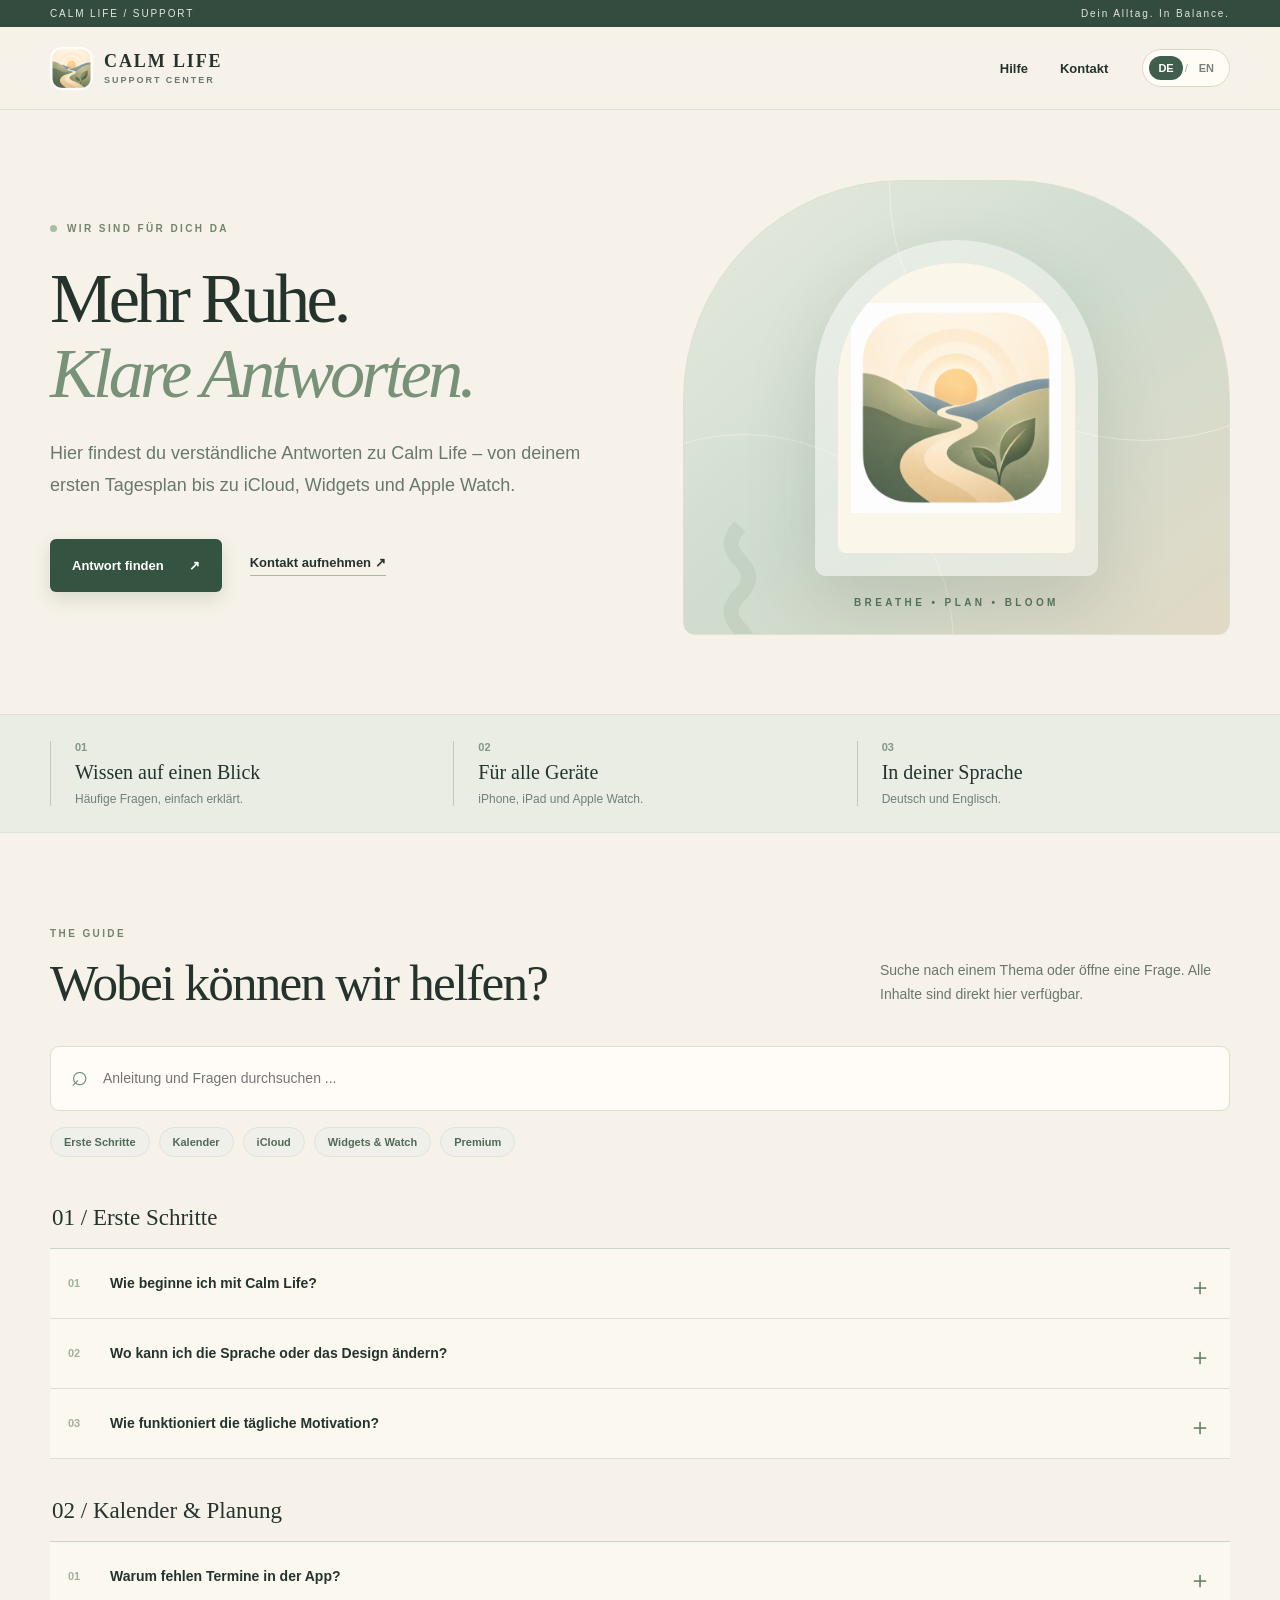
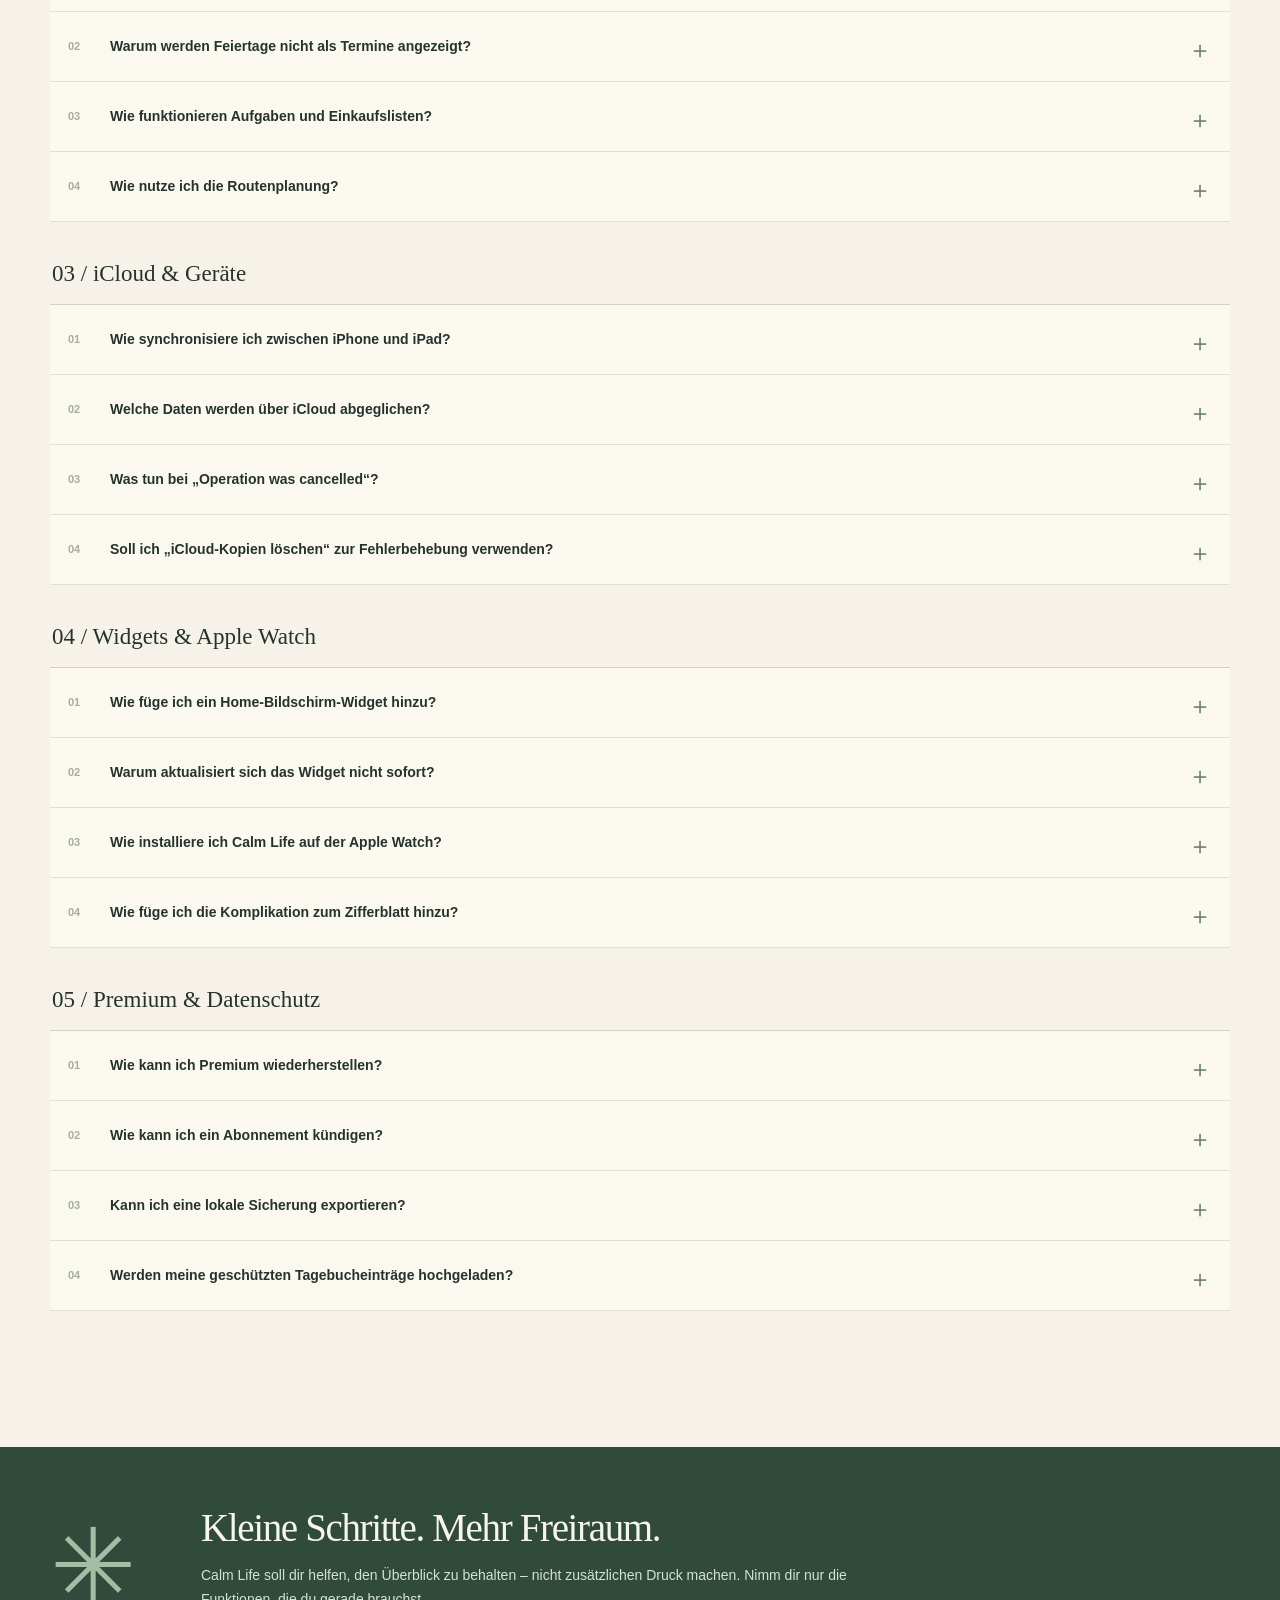
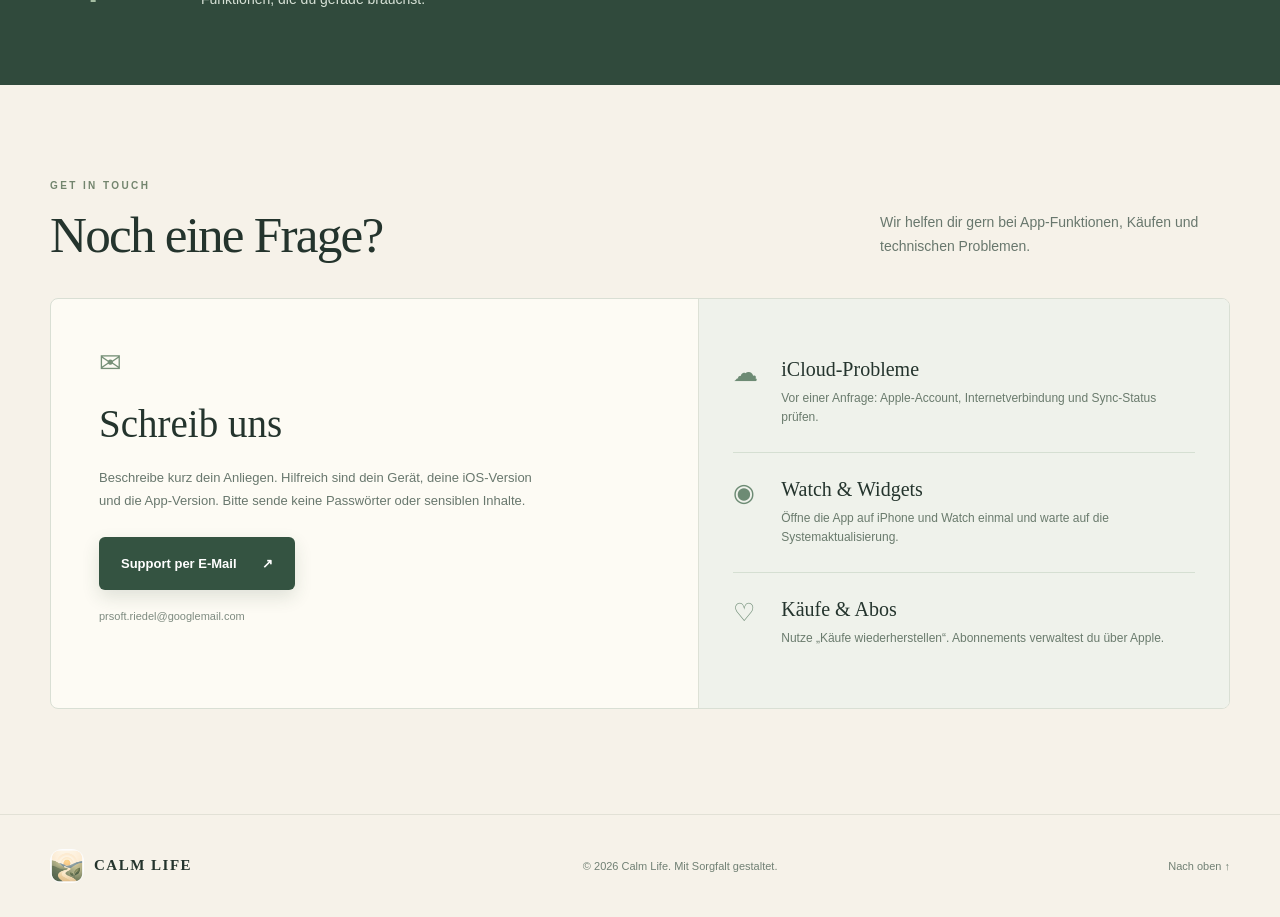
==== calm-life-support/index.html @ c5dbefb6 "Publish Calm Life support website with verified support contact" ====
<!doctype html>
<html lang="de">
<head>
  <meta charset="utf-8">
  <meta name="viewport" content="width=device-width, initial-scale=1">
  <meta name="color-scheme" content="light">
  <meta name="theme-color" content="#f6f2e9">
  <meta name="description" content="Calm Life Support: Anleitung und Antworten zu Aufgaben, Kalender, iCloud, Widgets, Apple Watch und Premium. Deutsch und Englisch.">
  <title>Calm Life · Support & Hilfe</title>
  <link rel="icon" type="image/png" href="assets/calm-life-icon.png">
  <link rel="stylesheet" href="styles.css">
  <script src="config.js" defer></script>
  <script src="script.js" defer></script>
</head>
<body>
  <a class="skip" href="#main"><span class="de">Zum Inhalt springen</span><span class="en">Skip to content</span></a>
  <div class="topline"><span class="line-item">CALM LIFE / SUPPORT</span><span class="line-item"><span class="de">Dein Alltag. In Balance.</span><span class="en">Your day. In balance.</span></span></div>
  <header class="site-header" id="top">
    <div class="page-width header-inner">
      <a href="#top" class="brand" aria-label="Calm Life Home">
        <img src="assets/calm-life-icon.png" alt="" width="43" height="43">
        <span>CALM LIFE<small>SUPPORT CENTER</small></span>
      </a>
      <nav aria-label="Seitennavigation" class="nav-links">
        <a href="#hilfe"><span class="de">Hilfe</span><span class="en">Help</span></a>
        <a href="#kontakt"><span class="de">Kontakt</span><span class="en">Contact</span></a>
      </nav>
      <div class="lang-controls" role="group" aria-label="Sprache / Language">
        <button type="button" class="lang" data-lang="de" aria-pressed="true">DE</button>
        <span aria-hidden="true">/</span>
        <button type="button" class="lang" data-lang="en" aria-pressed="false">EN</button>
      </div>
    </div>
  </header>
  <main id="main">
    <section class="hero page-width">
      <div class="hero-copy">
        <div class="eyebrow"><span class="eyebrow-dot"></span><span class="de">WIR SIND FÜR DICH DA</span><span class="en">WE ARE HERE TO HELP</span></div>
        <h1><span class="de">Mehr Ruhe.</span><span class="en">A little more calm.</span><em><span class="de">Klare Antworten.</span><span class="en">Clear answers.</span></em></h1>
        <p class="hero-lead"><span class="de">Hier findest du verständliche Antworten zu Calm Life – von deinem ersten Tagesplan bis zu iCloud, Widgets und Apple Watch.</span><span class="en">Find clear, practical answers about Calm Life – from planning your first day to iCloud, widgets and Apple Watch.</span></p>
        <div class="hero-actions">
          <a class="primary-cta" href="#hilfe"><span class="de">Antwort finden</span><span class="en">Find an answer</span> <span aria-hidden="true">↗</span></a>
          <a class="text-cta" href="#kontakt"><span class="de">Kontakt aufnehmen</span><span class="en">Contact support</span> <span aria-hidden="true">↗</span></a>
        </div>
      </div>
      <div class="hero-art" aria-hidden="true">
        <div class="orb orb-a"></div><div class="orb orb-b"></div>
        <div class="arch"><div class="arch-inside"><img src="assets/calm-life-icon.png" alt=""></div></div>
        <div class="art-caption">BREATHE • PLAN • BLOOM</div>
        <div class="leaf leaf-one">⌇</div><div class="leaf leaf-two">⌇</div>
      </div>
    </section>
    <section class="feature-band">
      <div class="page-width band-inner">
        <div><span class="small-index">01</span><strong><span class="de">Wissen auf einen Blick</span><span class="en">Answers at a glance</span></strong><span><span class="de">Häufige Fragen, einfach erklärt.</span><span class="en">Simple answers to common questions.</span></span></div>
        <div><span class="small-index">02</span><strong><span class="de">Für alle Geräte</span><span class="en">For all your devices</span></strong><span><span class="de">iPhone, iPad und Apple Watch.</span><span class="en">iPhone, iPad and Apple Watch.</span></span></div>
        <div><span class="small-index">03</span><strong><span class="de">In deiner Sprache</span><span class="en">In your language</span></strong><span><span class="de">Deutsch und Englisch.</span><span class="en">German and English.</span></span></div>
      </div>
    </section>
    <section class="help page-width" id="hilfe">
      <div class="section-head">
        <div><div class="eyebrow">THE GUIDE</div><h2><span class="de">Wobei können wir helfen?</span><span class="en">How can we help?</span></h2></div>
        <p><span class="de">Suche nach einem Thema oder öffne eine Frage. Alle Inhalte sind direkt hier verfügbar.</span><span class="en">Search for a topic or expand a question. Everything you need is right here.</span></p>
      </div>
      <div class="search-row"><span class="search-mark" aria-hidden="true">⌕</span><input type="search" id="faq-search" autocomplete="off" aria-label="Hilfe durchsuchen / Search help" placeholder="Anleitung und Fragen durchsuchen ..."><button id="search-clear" type="button" aria-label="Suche leeren / Clear search" hidden>×</button></div>
      <div class="quick-filters" aria-label="Schnelle Themenauswahl">
        <a href="#faq-0"><span class="de">Erste Schritte</span><span class="en">Get started</span></a>
        <a href="#faq-1"><span class="de">Kalender</span><span class="en">Calendar</span></a>
        <a href="#faq-2">iCloud</a>
        <a href="#faq-3">Widgets & Watch</a>
        <a href="#faq-4">Premium</a>
      </div>
      <div id="faq-results"><section class="faq-group" id="faq-0"><div class="section-eyebrow">01 / <span class="de">Erste Schritte</span><span class="en">Getting started</span></div><div class="accordion-list"><details class="faq-item" data-search="wie beginne ich mit calm life? how do i get started? öffne „heute“ und lege über „aufgabe“ deinen ersten eintrag an. unter „plan“ kannst du deinen tag und deine termine ansehen. über „mehr“ erreichst du kalenderverbindungen, einstellungen und die ausführliche in-app-anleitung. open “today” and add your first item using “task”. use “plan” to review your day and appointments. under “more”, you can find connected calendars, settings and the detailed in-app guide.">
    <summary><span class="faq-num">01</span><span class="question"><span class="de">Wie beginne ich mit Calm Life?</span><span class="en">How do I get started?</span></span><span class="chevron" aria-hidden="true">＋</span></summary>
    <div class="faq-answer"><p class="de">Öffne „Heute“ und lege über „Aufgabe“ deinen ersten Eintrag an. Unter „Plan“ kannst du deinen Tag und deine Termine ansehen. Über „Mehr“ erreichst du Kalenderverbindungen, Einstellungen und die ausführliche In-App-Anleitung.</p><p class="en">Open “Today” and add your first item using “Task”. Use “Plan” to review your day and appointments. Under “More”, you can find connected calendars, settings and the detailed in-app guide.</p></div>
  </details><details class="faq-item" data-search="wo kann ich die sprache oder das design ändern? how can i change the language or design? unter „mehr“ findest du die sprachwahl für deutsch und englisch sowie „app-design“ für die verfügbaren gestaltungen. under “more”, switch between german and english and open “app design” to choose an available style.">
    <summary><span class="faq-num">02</span><span class="question"><span class="de">Wo kann ich die Sprache oder das Design ändern?</span><span class="en">How can I change the language or design?</span></span><span class="chevron" aria-hidden="true">＋</span></summary>
    <div class="faq-answer"><p class="de">Unter „Mehr“ findest du die Sprachwahl für Deutsch und Englisch sowie „App-Design“ für die verfügbaren Gestaltungen.</p><p class="en">Under “More”, switch between German and English and open “App design” to choose an available style.</p></div>
  </details><details class="faq-item" data-search="wie funktioniert die tägliche motivation? how does daily inspiration work? beim ersten öffnen eines kalendertages erscheint ein zitat. es verschwindet nach spätestens zehn sekunden; über „jetzt starten“ kannst du es überspringen. am selben tag erscheint es nicht erneut. a quote appears the first time you open the app each calendar day. it disappears after at most ten seconds, or you can skip it with “start now”. it does not reappear that day.">
    <summary><span class="faq-num">03</span><span class="question"><span class="de">Wie funktioniert die tägliche Motivation?</span><span class="en">How does daily inspiration work?</span></span><span class="chevron" aria-hidden="true">＋</span></summary>
    <div class="faq-answer"><p class="de">Beim ersten Öffnen eines Kalendertages erscheint ein Zitat. Es verschwindet nach spätestens zehn Sekunden; über „Jetzt starten“ kannst du es überspringen. Am selben Tag erscheint es nicht erneut.</p><p class="en">A quote appears the first time you open the app each calendar day. It disappears after at most ten seconds, or you can skip it with “Start now”. It does not reappear that day.</p></div>
  </details></div></section><section class="faq-group" id="faq-1"><div class="section-eyebrow">02 / <span class="de">Kalender &amp; Planung</span><span class="en">Calendar &amp; planning</span></div><div class="accordion-list"><details class="faq-item" data-search="warum fehlen termine in der app? why are my calendar events missing? prüfe die kalenderberechtigung in den ios-einstellungen und unter „mehr → apple &amp; outlook-kalender“, welche kalender ausgewählt sind. lies die kalenderdaten anschließend erneut ein. bei outlook muss die verbindung gültig sein. check calendar permissions in ios settings and the calendars selected under “more → apple &amp; outlook calendars”. refresh the calendar data. if you use outlook, verify the connection.">
    <summary><span class="faq-num">01</span><span class="question"><span class="de">Warum fehlen Termine in der App?</span><span class="en">Why are my calendar events missing?</span></span><span class="chevron" aria-hidden="true">＋</span></summary>
    <div class="faq-answer"><p class="de">Prüfe die Kalenderberechtigung in den iOS-Einstellungen und unter „Mehr → Apple &amp; Outlook-Kalender“, welche Kalender ausgewählt sind. Lies die Kalenderdaten anschließend erneut ein. Bei Outlook muss die Verbindung gültig sein.</p><p class="en">Check Calendar permissions in iOS Settings and the calendars selected under “More → Apple &amp; Outlook calendars”. Refresh the calendar data. If you use Outlook, verify the connection.</p></div>
  </details><details class="faq-item" data-search="warum werden feiertage nicht als termine angezeigt? why are public holidays not shown as appointments? calm life filtert erkannte feiertagskalender und eindeutig erkennbare feiertagseinträge aus der normalen terminplanung heraus. normale ganztägige termine bleiben sichtbar. falls ein feiertag weiterhin erscheint, prüfe den zugehörigen kalender und seine bezeichnung. calm life filters recognized holiday calendars and clearly identified holiday events out of regular appointments. ordinary all-day events remain. if a holiday still appears, check its calendar and title.">
    <summary><span class="faq-num">02</span><span class="question"><span class="de">Warum werden Feiertage nicht als Termine angezeigt?</span><span class="en">Why are public holidays not shown as appointments?</span></span><span class="chevron" aria-hidden="true">＋</span></summary>
    <div class="faq-answer"><p class="de">Calm Life filtert erkannte Feiertagskalender und eindeutig erkennbare Feiertagseinträge aus der normalen Terminplanung heraus. Normale ganztägige Termine bleiben sichtbar. Falls ein Feiertag weiterhin erscheint, prüfe den zugehörigen Kalender und seine Bezeichnung.</p><p class="en">Calm Life filters recognized holiday calendars and clearly identified holiday events out of regular appointments. Ordinary all-day events remain. If a holiday still appears, check its calendar and title.</p></div>
  </details><details class="faq-item" data-search="wie funktionieren aufgaben und einkaufslisten? how do tasks and shopping lists work? in „heute“ kannst du aufgaben mit titel, uhrzeit und priorität erfassen und erledigen. unter „mehr → einkaufslisten“ verwaltest du deine listen. für erinnerungen muss die app die erforderlichen berechtigungen haben. create tasks with a title, time and priority in “today”, then mark them completed. manage shopping lists under “more → shopping lists”. reminders may require permissions.">
    <summary><span class="faq-num">03</span><span class="question"><span class="de">Wie funktionieren Aufgaben und Einkaufslisten?</span><span class="en">How do tasks and shopping lists work?</span></span><span class="chevron" aria-hidden="true">＋</span></summary>
    <div class="faq-answer"><p class="de">In „Heute“ kannst du Aufgaben mit Titel, Uhrzeit und Priorität erfassen und erledigen. Unter „Mehr → Einkaufslisten“ verwaltest du deine Listen. Für Erinnerungen muss die App die erforderlichen Berechtigungen haben.</p><p class="en">Create tasks with a title, time and priority in “Today”, then mark them completed. Manage shopping lists under “More → Shopping lists”. Reminders may require permissions.</p></div>
  </details><details class="faq-item" data-search="wie nutze ich die routenplanung? how do i use route planning? unter „route“ kannst du ziele und wege planen. standortzugriff ist nur erforderlich, wenn du funktionen nutzt, die deinen aktuellen standort benötigen. aktiviere ihn bei bedarf in den ios-einstellungen. use “route” to plan destinations and journeys. location permission is only needed for features that use your current location; enable it in ios settings if required.">
    <summary><span class="faq-num">04</span><span class="question"><span class="de">Wie nutze ich die Routenplanung?</span><span class="en">How do I use route planning?</span></span><span class="chevron" aria-hidden="true">＋</span></summary>
    <div class="faq-answer"><p class="de">Unter „Route“ kannst du Ziele und Wege planen. Standortzugriff ist nur erforderlich, wenn du Funktionen nutzt, die deinen aktuellen Standort benötigen. Aktiviere ihn bei Bedarf in den iOS-Einstellungen.</p><p class="en">Use “Route” to plan destinations and journeys. Location permission is only needed for features that use your current location; enable it in iOS Settings if required.</p></div>
  </details></div></section><section class="faq-group" id="faq-2"><div class="section-eyebrow">03 / <span class="de">iCloud &amp; Geräte</span><span class="en">iCloud &amp; devices</span></div><div class="accordion-list"><details class="faq-item" data-search="wie synchronisiere ich zwischen iphone und ipad? how do i sync between iphone and ipad? melde dich auf beiden geräten mit demselben apple-account bei icloud an. aktiviere in calm life unter „mehr → icloud &amp; geräte“ die synchronisierung. tippe bei bedarf auf „jetzt synchronisieren“. prüfe den angezeigten status. sign in to icloud with the same apple account on both devices. in calm life, enable syncing under “more → icloud &amp; devices”. tap “sync now” if needed and check the status.">
    <summary><span class="faq-num">01</span><span class="question"><span class="de">Wie synchronisiere ich zwischen iPhone und iPad?</span><span class="en">How do I sync between iPhone and iPad?</span></span><span class="chevron" aria-hidden="true">＋</span></summary>
    <div class="faq-answer"><p class="de">Melde dich auf beiden Geräten mit demselben Apple-Account bei iCloud an. Aktiviere in Calm Life unter „Mehr → iCloud &amp; Geräte“ die Synchronisierung. Tippe bei Bedarf auf „Jetzt synchronisieren“. Prüfe den angezeigten Status.</p><p class="en">Sign in to iCloud with the same Apple Account on both devices. In Calm Life, enable syncing under “More → iCloud &amp; devices”. Tap “Sync now” if needed and check the status.</p></div>
  </details><details class="faq-item" data-search="welche daten werden über icloud abgeglichen? what data is synced through icloud? die app kann unterstützte aufgaben, einkaufslisten, gewohnheiten, journaldaten und einstellungen in deiner privaten icloud-datenbank abgleichen. geschützte tagebucheinträge, zeichnungen, bewegungsverläufe und kalenderkonten sind von dieser calm-life-cloudkit-synchronisierung ausgenommen. the app can sync supported tasks, shopping lists, habits, journal data and preferences in your private icloud database. protected diary entries, drawings, movement history and calendar accounts are excluded from calm life cloudkit syncing.">
    <summary><span class="faq-num">02</span><span class="question"><span class="de">Welche Daten werden über iCloud abgeglichen?</span><span class="en">What data is synced through iCloud?</span></span><span class="chevron" aria-hidden="true">＋</span></summary>
    <div class="faq-answer"><p class="de">Die App kann unterstützte Aufgaben, Einkaufslisten, Gewohnheiten, Journaldaten und Einstellungen in deiner privaten iCloud-Datenbank abgleichen. Geschützte Tagebucheinträge, Zeichnungen, Bewegungsverläufe und Kalenderkonten sind von dieser Calm-Life-CloudKit-Synchronisierung ausgenommen.</p><p class="en">The app can sync supported tasks, shopping lists, habits, journal data and preferences in your private iCloud database. Protected diary entries, drawings, movement history and calendar accounts are excluded from Calm Life CloudKit syncing.</p></div>
  </details><details class="faq-item" data-search="was tun bei „operation was cancelled“? what if i see “operation was cancelled”? prüfe deine internetverbindung und deinen icloud-account. öffne calm life erneut und tippe einmal auf „jetzt synchronisieren“. wiederhole den vorgang nicht fortlaufend. wenn das problem bleibt, notiere die app-version und den genauen status für den support. check your internet connection and icloud account. reopen calm life and tap “sync now” once. avoid repeatedly restarting it. if the issue continues, note the app version and exact status for support.">
    <summary><span class="faq-num">03</span><span class="question"><span class="de">Was tun bei „Operation was cancelled“?</span><span class="en">What if I see “Operation was cancelled”?</span></span><span class="chevron" aria-hidden="true">＋</span></summary>
    <div class="faq-answer"><p class="de">Prüfe deine Internetverbindung und deinen iCloud-Account. Öffne Calm Life erneut und tippe einmal auf „Jetzt synchronisieren“. Wiederhole den Vorgang nicht fortlaufend. Wenn das Problem bleibt, notiere die App-Version und den genauen Status für den Support.</p><p class="en">Check your internet connection and iCloud account. Reopen Calm Life and tap “Sync now” once. Avoid repeatedly restarting it. If the issue continues, note the app version and exact status for support.</p></div>
  </details><details class="faq-item" data-search="soll ich „icloud-kopien löschen“ zur fehlerbehebung verwenden? should i delete icloud copies to fix sync? nein. diese funktion kann gespeicherte cloud-kopien entfernen und ist nicht für die normale fehlerbehebung gedacht. nutze sie nur, wenn du die folgen verstehst und zuvor deine wichtigen daten gesichert hast. no. this action can remove stored cloud copies and is not intended as a routine troubleshooting step. use it only if you understand the consequences and have backed up important data.">
    <summary><span class="faq-num">04</span><span class="question"><span class="de">Soll ich „iCloud-Kopien löschen“ zur Fehlerbehebung verwenden?</span><span class="en">Should I delete iCloud copies to fix sync?</span></span><span class="chevron" aria-hidden="true">＋</span></summary>
    <div class="faq-answer"><p class="de">Nein. Diese Funktion kann gespeicherte Cloud-Kopien entfernen und ist nicht für die normale Fehlerbehebung gedacht. Nutze sie nur, wenn du die Folgen verstehst und zuvor deine wichtigen Daten gesichert hast.</p><p class="en">No. This action can remove stored cloud copies and is not intended as a routine troubleshooting step. Use it only if you understand the consequences and have backed up important data.</p></div>
  </details></div></section><section class="faq-group" id="faq-3"><div class="section-eyebrow">04 / <span class="de">Widgets &amp; Apple Watch</span><span class="en">Widgets &amp; Apple Watch</span></div><div class="accordion-list"><details class="faq-item" data-search="wie füge ich ein home-bildschirm-widget hinzu? how do i add a home screen widget? berühre eine freie stelle auf dem home-bildschirm länger, öffne die widget-auswahl, suche „calm life“ und wähle die gewünschte größe. das widget zeigt den nächsten passenden termin oder die nächste aufgabe mit einer relativen zeitangabe. touch and hold an empty area on the home screen, open the widget gallery, search for “calm life” and choose a size. the widget shows the next relevant appointment or task with a relative time.">
    <summary><span class="faq-num">01</span><span class="question"><span class="de">Wie füge ich ein Home-Bildschirm-Widget hinzu?</span><span class="en">How do I add a Home Screen widget?</span></span><span class="chevron" aria-hidden="true">＋</span></summary>
    <div class="faq-answer"><p class="de">Berühre eine freie Stelle auf dem Home-Bildschirm länger, öffne die Widget-Auswahl, suche „Calm Life“ und wähle die gewünschte Größe. Das Widget zeigt den nächsten passenden Termin oder die nächste Aufgabe mit einer relativen Zeitangabe.</p><p class="en">Touch and hold an empty area on the Home Screen, open the widget gallery, search for “Calm Life” and choose a size. The widget shows the next relevant appointment or task with a relative time.</p></div>
  </details><details class="faq-item" data-search="warum aktualisiert sich das widget nicht sofort? why does my widget not update immediately? öffne calm life auf dem iphone, aktualisiere die termine und gib ios etwas zeit. das system entscheidet, wann widgets im hintergrund neu geladen werden; eine sekundengenaue aktualisierung ist nicht garantiert. open calm life on iphone, refresh appointments and allow ios some time. the system controls background widget refreshes; second-by-second updates are not guaranteed.">
    <summary><span class="faq-num">02</span><span class="question"><span class="de">Warum aktualisiert sich das Widget nicht sofort?</span><span class="en">Why does my widget not update immediately?</span></span><span class="chevron" aria-hidden="true">＋</span></summary>
    <div class="faq-answer"><p class="de">Öffne Calm Life auf dem iPhone, aktualisiere die Termine und gib iOS etwas Zeit. Das System entscheidet, wann Widgets im Hintergrund neu geladen werden; eine sekundengenaue Aktualisierung ist nicht garantiert.</p><p class="en">Open Calm Life on iPhone, refresh appointments and allow iOS some time. The system controls background widget refreshes; second-by-second updates are not guaranteed.</p></div>
  </details><details class="faq-item" data-search="wie installiere ich calm life auf der apple watch? how do i install calm life on apple watch? installiere die aktuelle calm-life-version auf dem gekoppelten iphone. öffne die apple-watch-app auf dem iphone und suche calm life unter den verfügbaren apps. installiere sie gegebenenfalls und öffne calm life anschließend einmal auf der uhr. install the current calm life version on the paired iphone. open the watch app on iphone and find calm life among available apps. install it if needed, then open calm life once on your watch.">
    <summary><span class="faq-num">03</span><span class="question"><span class="de">Wie installiere ich Calm Life auf der Apple Watch?</span><span class="en">How do I install Calm Life on Apple Watch?</span></span><span class="chevron" aria-hidden="true">＋</span></summary>
    <div class="faq-answer"><p class="de">Installiere die aktuelle Calm-Life-Version auf dem gekoppelten iPhone. Öffne die Apple-Watch-App auf dem iPhone und suche Calm Life unter den verfügbaren Apps. Installiere sie gegebenenfalls und öffne Calm Life anschließend einmal auf der Uhr.</p><p class="en">Install the current Calm Life version on the paired iPhone. Open the Watch app on iPhone and find Calm Life among available apps. Install it if needed, then open Calm Life once on your watch.</p></div>
  </details><details class="faq-item" data-search="wie füge ich die komplikation zum zifferblatt hinzu? how do i add the complication to my watch face? bearbeite ein kompatibles zifferblatt, wähle eine freie komplikationsposition und suche nach „calm life“. je nach zifferblatt stehen runde, rechteckige oder inline-anzeigen zur verfügung. edit a compatible watch face, select an available complication slot and look for “calm life”. circular, rectangular and inline views depend on the watch face.">
    <summary><span class="faq-num">04</span><span class="question"><span class="de">Wie füge ich die Komplikation zum Zifferblatt hinzu?</span><span class="en">How do I add the complication to my watch face?</span></span><span class="chevron" aria-hidden="true">＋</span></summary>
    <div class="faq-answer"><p class="de">Bearbeite ein kompatibles Zifferblatt, wähle eine freie Komplikationsposition und suche nach „Calm Life“. Je nach Zifferblatt stehen runde, rechteckige oder Inline-Anzeigen zur Verfügung.</p><p class="en">Edit a compatible watch face, select an available complication slot and look for “Calm Life”. Circular, rectangular and inline views depend on the watch face.</p></div>
  </details></div></section><section class="faq-group" id="faq-4"><div class="section-eyebrow">05 / <span class="de">Premium &amp; Datenschutz</span><span class="en">Premium &amp; privacy</span></div><div class="accordion-list"><details class="faq-item" data-search="wie kann ich premium wiederherstellen? how can i restore premium? öffne „mehr“ und tippe auf „käufe wiederherstellen“. verwende denselben apple-account, über den du den kauf abgeschlossen hast. preise und verfügbare angebote werden im apple-kaufdialog angezeigt. open “more” and tap “restore purchases”. use the apple account originally used for the purchase. available offers and prices appear in apple’s purchase sheet.">
    <summary><span class="faq-num">01</span><span class="question"><span class="de">Wie kann ich Premium wiederherstellen?</span><span class="en">How can I restore Premium?</span></span><span class="chevron" aria-hidden="true">＋</span></summary>
    <div class="faq-answer"><p class="de">Öffne „Mehr“ und tippe auf „Käufe wiederherstellen“. Verwende denselben Apple-Account, über den du den Kauf abgeschlossen hast. Preise und verfügbare Angebote werden im Apple-Kaufdialog angezeigt.</p><p class="en">Open “More” and tap “Restore purchases”. Use the Apple Account originally used for the purchase. Available offers and prices appear in Apple’s purchase sheet.</p></div>
  </details><details class="faq-item" data-search="wie kann ich ein abonnement kündigen? how can i cancel a subscription? öffne auf deinem iphone „einstellungen“, tippe auf deinen namen und dann auf „abonnements“. wähle calm life und nutze „abo kündigen“, sofern ein aktives abonnement vorhanden ist. die verwaltung erfolgt durch apple. on iphone, open “settings”, tap your name, then “subscriptions”. select calm life and choose “cancel subscription” if an active subscription exists. apple manages the subscription.">
    <summary><span class="faq-num">02</span><span class="question"><span class="de">Wie kann ich ein Abonnement kündigen?</span><span class="en">How can I cancel a subscription?</span></span><span class="chevron" aria-hidden="true">＋</span></summary>
    <div class="faq-answer"><p class="de">Öffne auf deinem iPhone „Einstellungen“, tippe auf deinen Namen und dann auf „Abonnements“. Wähle Calm Life und nutze „Abo kündigen“, sofern ein aktives Abonnement vorhanden ist. Die Verwaltung erfolgt durch Apple.</p><p class="en">On iPhone, open “Settings”, tap your name, then “Subscriptions”. Select Calm Life and choose “Cancel Subscription” if an active subscription exists. Apple manages the subscription.</p></div>
  </details><details class="faq-item" data-search="kann ich eine lokale sicherung exportieren? can i export a local backup? unter „mehr → deine daten“ kannst du die funktion „lokales json-backup exportieren“ verwenden. bewahre exportierte dateien sorgfältig auf, da sie persönliche daten enthalten können. under “more → your data”, use “export local json backup”. store exported files carefully because they may contain personal information.">
    <summary><span class="faq-num">03</span><span class="question"><span class="de">Kann ich eine lokale Sicherung exportieren?</span><span class="en">Can I export a local backup?</span></span><span class="chevron" aria-hidden="true">＋</span></summary>
    <div class="faq-answer"><p class="de">Unter „Mehr → Deine Daten“ kannst du die Funktion „Lokales JSON-Backup exportieren“ verwenden. Bewahre exportierte Dateien sorgfältig auf, da sie persönliche Daten enthalten können.</p><p class="en">Under “More → Your data”, use “Export local JSON backup”. Store exported files carefully because they may contain personal information.</p></div>
  </details><details class="faq-item" data-search="werden meine geschützten tagebucheinträge hochgeladen? are my protected diary entries uploaded? geschützte tagebucheinträge und zeichnungen sind laut der aktuellen calm-life-datenverwaltung von der eigenen cloudkit-synchronisierung ausgenommen. kalendertermine werden gegebenenfalls über dein gewähltes kalenderkonto synchronisiert. protected diary entries and drawings are excluded from calm life’s own cloudkit sync in the current data handling model. calendar events may sync through your chosen calendar account.">
    <summary><span class="faq-num">04</span><span class="question"><span class="de">Werden meine geschützten Tagebucheinträge hochgeladen?</span><span class="en">Are my protected diary entries uploaded?</span></span><span class="chevron" aria-hidden="true">＋</span></summary>
    <div class="faq-answer"><p class="de">Geschützte Tagebucheinträge und Zeichnungen sind laut der aktuellen Calm-Life-Datenverwaltung von der eigenen CloudKit-Synchronisierung ausgenommen. Kalendertermine werden gegebenenfalls über dein gewähltes Kalenderkonto synchronisiert.</p><p class="en">Protected diary entries and drawings are excluded from Calm Life’s own CloudKit sync in the current data handling model. Calendar events may sync through your chosen calendar account.</p></div>
  </details></div></section></div>
      <p id="no-results" class="no-results" hidden><span class="de">Keine passenden Antworten gefunden. Versuche einen anderen Suchbegriff oder kontaktiere uns.</span><span class="en">No matching answers found. Try a different search or contact us.</span></p>
    </section>
    <section class="care-note"><div class="page-width care-inner"><span aria-hidden="true" class="care-symbol">✳</span><div><h2><span class="de">Kleine Schritte. Mehr Freiraum.</span><span class="en">Small steps. More breathing room.</span></h2><p><span class="de">Calm Life soll dir helfen, den Überblick zu behalten – nicht zusätzlichen Druck machen. Nimm dir nur die Funktionen, die du gerade brauchst.</span><span class="en">Calm Life is here to make everyday planning easier, not add pressure. Use only the features that help you today.</span></p></div></div></section>
    <section class="contact page-width" id="kontakt">
      <div class="section-head"><div><div class="eyebrow">GET IN TOUCH</div><h2><span class="de">Noch eine Frage?</span><span class="en">Still have a question?</span></h2></div><p><span class="de">Wir helfen dir gern bei App-Funktionen, Käufen und technischen Problemen.</span><span class="en">Reach out with questions about app features, purchases or technical issues.</span></p></div>
      <div class="contact-panel"><div class="contact-card"><div class="envelope" aria-hidden="true">✉</div><h3><span class="de">Schreib uns</span><span class="en">Send us a message</span></h3><p><span class="de">Beschreibe kurz dein Anliegen. Hilfreich sind dein Gerät, deine iOS-Version und die App-Version. Bitte sende keine Passwörter oder sensiblen Inhalte.</span><span class="en">Describe what happened. Your device, OS version and app version are helpful. Please do not include passwords or sensitive information.</span></p><a id="email-link" class="primary-cta" href="#kontakt" aria-disabled="true"><span class="de">Support per E-Mail</span><span class="en">Email support</span> <span aria-hidden="true">↗</span></a><p class="contact-email" id="contact-email"><span class="de">Support-Adresse wird vor Veröffentlichung ergänzt.</span><span class="en">Support email will be added before publication.</span></p></div><div class="contact-side"><div class="side-item"><span class="side-icon">☁</span><div><h4><span class="de">iCloud-Probleme</span><span class="en">iCloud issues</span></h4><p><span class="de">Vor einer Anfrage: Apple-Account, Internetverbindung und Sync-Status prüfen.</span><span class="en">Before contacting us, check your Apple Account, connection and sync status.</span></p></div></div><div class="side-item"><span class="side-icon">◉</span><div><h4><span class="de">Watch &amp; Widgets</span><span class="en">Watch &amp; widgets</span></h4><p><span class="de">Öffne die App auf iPhone und Watch einmal und warte auf die Systemaktualisierung.</span><span class="en">Open the app once on iPhone and Watch, then allow time for the system to refresh.</span></p></div></div><div class="side-item"><span class="side-icon">♡</span><div><h4><span class="de">Käufe &amp; Abos</span><span class="en">Purchases &amp; subscriptions</span></h4><p><span class="de">Nutze „Käufe wiederherstellen“. Abonnements verwaltest du über Apple.</span><span class="en">Use “Restore purchases”. Subscriptions are managed through Apple.</span></p></div></div></div></div>
    </section>
  </main>
  <footer class="site-footer"><div class="page-width footer-inner"><div class="footer-brand"><img src="assets/calm-life-icon.png" width="34" height="34" alt=""><span>CALM LIFE</span></div><p>© 2026 Calm Life. <span class="de">Mit Sorgfalt gestaltet.</span><span class="en">Made with care.</span></p><a href="#top"><span class="de">Nach oben</span><span class="en">Back to top</span> ↑</a></div></footer>
</body></html>
---- calm-life-support/styles.css ----
:root{--paper:#f6f2e9;--white:#fffcf8;--sage:#526a58;--ink:#24342d;--muted:#6b7970;--line:#dddccd;--serif:Georgia,'Times New Roman',serif;--sans:-apple-system,BlinkMacSystemFont,'Segoe UI',Arial,sans-serif}
*{box-sizing:border-box}html{scroll-behavior:smooth}body{margin:0;background:var(--paper);color:var(--ink);font-family:var(--sans);-webkit-font-smoothing:antialiased}body,button,input{font-size:16px}a{color:inherit}button,input{font:inherit}button{cursor:pointer}.page-width{width:min(1180px,calc(100% - 56px));margin-inline:auto}.skip{position:absolute;top:-100px;left:12px;z-index:99;background:var(--ink);color:white;padding:12px}.skip:focus{top:12px}
.topline{background:#334c3f;color:#e2e8dd;min-height:27px;display:flex;align-items:center;justify-content:space-between;padding:5px max(28px,calc((100vw - 1180px)/2));font-size:10px;letter-spacing:.19em}.site-header{position:sticky;top:0;background:rgba(246,242,233,.96);backdrop-filter:blur(15px);z-index:20;border-bottom:1px solid #dce0d4}.header-inner{display:flex;align-items:center;min-height:82px;gap:34px}.brand{display:flex;align-items:center;gap:11px;text-decoration:none;font-family:var(--serif);font-weight:700;letter-spacing:.105em;font-size:18px}.brand img,.footer-brand img{border-radius:12px}.brand small{display:block;font-family:var(--sans);font-size:9px;letter-spacing:.22em;color:var(--muted);margin-top:3px}.nav-links{margin-left:auto;display:flex;gap:32px}.nav-links a{text-decoration:none;font-size:13px;font-weight:600}.nav-links a:hover,.site-footer a:hover{color:#7b936d}.lang-controls{border:1px solid #d9d9c8;background:#fffcf6;border-radius:100px;display:flex;align-items:center;padding:6px;gap:2px;font-size:11px;color:#a7aba0}.lang{background:none;color:#7a827a;border:0;border-radius:50px;font-size:11px;padding:6px 9px;font-weight:700}.lang[aria-pressed=true]{background:#3f5e4d;color:#fff}
.hero{min-height:580px;display:grid;grid-template-columns:1.04fr .96fr;align-items:center;gap:40px;padding-block:70px 79px}.hero-copy{max-width:640px}.eyebrow{font-size:10px;letter-spacing:.24em;color:#73856e;font-weight:800;display:flex;align-items:center;gap:10px}.eyebrow-dot{width:7px;height:7px;border-radius:50%;background:#acbba3}.hero h1{font-family:var(--serif);font-size:clamp(48px,5.5vw,80px);font-weight:400;letter-spacing:-.055em;line-height:1.06;margin:27px 0 26px}.hero h1 em{display:block;font-weight:400;color:#78927a;font-style:italic}.hero-lead{max-width:570px;font-size:18px;line-height:1.8;color:#68786b;margin:0 0 37px}.hero-actions{display:flex;align-items:center;gap:28px;flex-wrap:wrap}.primary-cta{display:inline-flex;align-items:center;justify-content:space-between;gap:25px;background:#345341;color:#fff;text-decoration:none;padding:16px 22px;border-radius:6px;font-weight:650;min-height:53px;font-size:13px;box-shadow:0 7px 18px #28463224}.primary-cta:hover{background:#244233}.text-cta{text-decoration:none;font-size:13px;font-weight:700;border-bottom:1px solid #aab7a5;padding-bottom:5px}.hero-art{height:455px;position:relative;display:grid;place-items:center;overflow:hidden;border:1px solid #dce0d3;background:linear-gradient(140deg,#e5eadd 4%,#cfdccf 48%,#e1d9c6 100%);border-radius:220px 220px 12px 12px}.arch{position:relative;z-index:3;background:#ffffff60;padding:23px;border-radius:180px 180px 14px 14px;box-shadow:0 30px 70px #2f453226}.arch-inside{background:#faf6ea;width:237px;height:290px;display:grid;place-items:center;border-radius:157px 157px 10px 10px;overflow:hidden}.arch img{width:210px;height:210px;object-fit:contain}.orb{position:absolute;border-radius:50%}.orb-a{width:510px;height:510px;border:1px solid #ffffff66;top:-250px;right:-170px}.orb-b{width:420px;height:420px;border:1px solid #ffffff55;bottom:-220px;left:-150px}.art-caption{position:absolute;bottom:26px;font-size:10px;letter-spacing:.34em;color:#58745f;font-weight:700}.leaf{position:absolute;font-family:var(--serif);font-size:180px;color:#4d704e17}.leaf-one{left:12px;bottom:-72px}.leaf-two{right:0;top:-80px}
.feature-band{background:#e9ede4;border-top:1px solid #dbe1d7;border-bottom:1px solid #dbe1d7}.band-inner{display:grid;grid-template-columns:repeat(3,1fr);gap:30px;padding-block:26px}.band-inner>div{display:flex;flex-direction:column;gap:8px;padding-left:24px;border-left:1px solid #bcccb9}.band-inner strong{font-family:var(--serif);font-size:20px;font-weight:400}.band-inner span:last-child{color:#728176;font-size:12px}.small-index{font-size:11px;font-weight:800;color:#849782}
.help{padding-top:95px;padding-bottom:100px;scroll-margin-top:100px}.section-head{display:grid;grid-template-columns:1fr 350px;align-items:end;gap:30px;margin-bottom:34px}.section-head h2,.care-inner h2{font-family:var(--serif);font-size:clamp(35px,4vw,53px);font-weight:400;line-height:1.13;letter-spacing:-.035em;margin:15px 0 0}.section-head p{font-size:14px;line-height:1.75;color:#68776d;margin:0 0 5px}.search-row{background:var(--white);border:1px solid #dcded2;border-radius:9px;display:flex;align-items:center;margin-bottom:16px}.search-row:focus-within{outline:2px solid #a6b7a4}.search-mark{font-size:29px;color:#729179;padding:0 0 5px 20px}.search-row input{border:0;outline:none;background:transparent;width:100%;height:63px;padding:0 15px;color:var(--ink);font-size:14px}.search-row button{border:0;background:transparent;color:var(--muted);font-size:24px;padding:9px 18px}.quick-filters{display:flex;gap:9px;flex-wrap:wrap;margin-bottom:45px}.quick-filters a{text-decoration:none;background:#eef0e9;border:1px solid #e0e4dc;color:#536a57;padding:8px 13px;border-radius:30px;font-size:11px;font-weight:700}
.faq-group{scroll-margin-top:110px;margin-bottom:36px}.section-eyebrow{font-family:var(--serif);font-size:23px;padding:3px 2px 17px;border-bottom:1px solid #cbd4c9}.accordion-list{background:#fffdf78f}.faq-item{border-bottom:1px solid #e0e0d8}.faq-item summary{list-style:none;display:flex;align-items:center;gap:20px;min-height:69px;padding:13px 18px;cursor:pointer}.faq-item summary::-webkit-details-marker{display:none}.faq-item summary:hover{background:#ecf0e9}.faq-num{font-size:11px;color:#a4afa0;font-weight:700;min-width:22px}.question{font-weight:650;flex:1;font-size:14px;line-height:1.45}.chevron{width:24px;height:24px;flex-shrink:0;display:grid;place-items:center;color:#63806a;font-size:24px}.faq-item[open] .chevron{transform:rotate(45deg)}.faq-answer{padding:0 64px 26px}.faq-answer p{color:#68776d;line-height:1.85;font-size:14px;margin:0}.faq-item[hidden],.faq-group[hidden],.no-results[hidden],#search-clear[hidden]{display:none!important}.no-results{padding:38px;text-align:center;color:#627463}
.care-note{background:#304a3c;color:#f8f5ec}.care-inner{display:flex;align-items:center;gap:65px;min-height:238px;padding-block:50px}.care-inner h2{font-size:39px;margin:0 0 12px}.care-inner p{max-width:700px;color:#d6e1d6;line-height:1.7;font-size:14px}.care-symbol{font-family:var(--serif);font-size:103px;color:#a4bda2}.contact{padding-top:95px;padding-bottom:105px;scroll-margin-top:100px}.contact-panel{display:grid;grid-template-columns:1fr .82fr;border:1px solid #d9dfd4;background:#fdfbf4;overflow:hidden;border-radius:8px}.contact-card{padding:48px 48px 44px}.envelope{font-size:27px;color:#769077;margin-bottom:22px}.contact-card h3{font-family:var(--serif);font-size:39px;font-weight:400;margin:0 0 20px}.contact-card p{max-width:450px;line-height:1.82;color:#68776d;font-size:13px;margin-bottom:24px}.contact-card .primary-cta[aria-disabled=true]{opacity:.55;pointer-events:none}.contact-email{font-size:11px!important;margin-top:16px;color:#7e8b80!important}.contact-side{border-left:1px solid #dde1d6;background:#eff2eb;padding:34px}.side-item{display:flex;align-items:flex-start;gap:18px;padding:25px 0;border-bottom:1px solid #d5dfd2}.side-item:last-child{border-bottom:0}.side-icon{font-size:25px;color:#6d8b74;min-width:30px}.side-item h4{margin:0 0 8px;font-family:var(--serif);font-size:20px;font-weight:400}.side-item p{margin:0;color:#6a7b6d;font-size:12px;line-height:1.6}.site-footer{border-top:1px solid #e2e1d6}.footer-inner{min-height:102px;display:flex;align-items:center;justify-content:space-between;gap:14px}.footer-brand{display:flex;align-items:center;gap:10px;font-family:var(--serif);font-weight:700;letter-spacing:.1em;font-size:15px}.footer-inner p,.footer-inner a{font-size:11px;color:#718074;text-decoration:none}
html[lang=de] .en{display:none!important}html[lang=en] .de{display:none!important}:focus-visible{outline:2px solid #537b60;outline-offset:4px}
@media(max-width:900px){.hero{grid-template-columns:1fr;gap:40px;padding-block:55px}.hero-art{height:370px;max-width:530px;width:100%;justify-self:center}.hero h1{font-size:62px}.section-head{grid-template-columns:1fr}.contact-panel{grid-template-columns:1fr}.contact-side{border-left:0;border-top:1px solid #dde1d6}.nav-links{gap:17px}}
@media(max-width:600px){.page-width{width:calc(100% - 34px)}.topline{padding-inline:17px;font-size:9px}.topline .line-item:last-child{display:none}.site-header .header-inner{min-height:70px;gap:12px}.brand{font-size:14px}.brand img{width:37px;height:37px}.brand small{font-size:7px}.nav-links{display:none}.lang-controls{margin-left:auto}.hero{padding-top:50px;gap:35px;min-height:0}.hero h1{font-size:clamp(43px,12vw,62px)}.hero-lead{font-size:15px;line-height:1.75}.hero-art{height:300px}.arch-inside{width:180px;height:230px}.arch-inside img{width:163px;height:163px}.arch{padding:16px}.band-inner{grid-template-columns:1fr;gap:19px;padding-block:24px}.band-inner>div{padding-left:15px}.band-inner strong{font-size:17px}.help,.contact{padding-top:65px;padding-bottom:60px}.section-head{gap:13px}.section-head h2{font-size:40px}.quick-filters{margin-bottom:35px}.faq-item summary{padding-inline:12px;gap:12px;min-height:65px}.faq-answer{padding-inline:46px 19px}.care-inner{gap:18px;min-height:0}.care-symbol{font-size:55px}.care-inner h2{font-size:30px}.contact-card{padding:28px}.contact-side{padding:22px}.footer-inner{flex-wrap:wrap;justify-content:center;padding-block:26px;min-height:0}.footer-inner p{order:3;width:100%;text-align:center}.footer-brand{font-size:13px}}
@media(prefers-reduced-motion:reduce){html{scroll-behavior:auto}*,*:before,*:after{transition:none!important}}
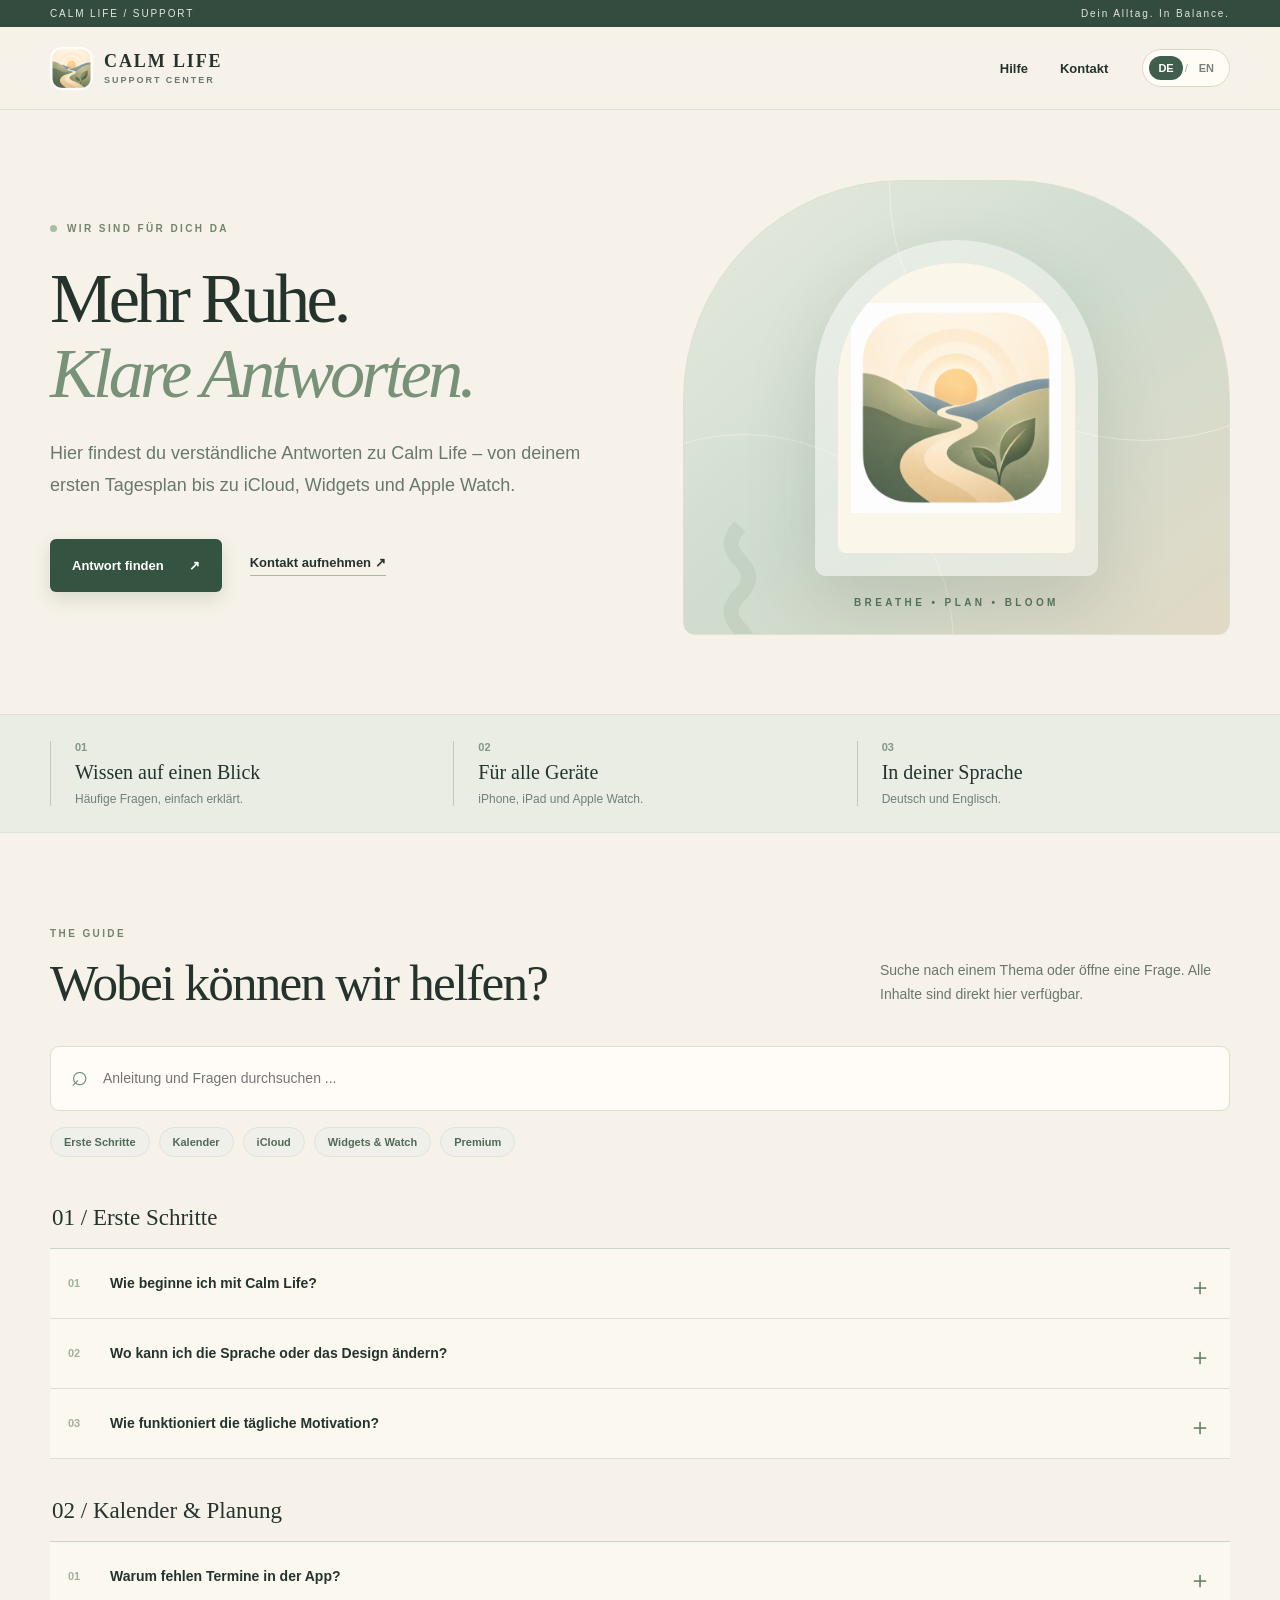
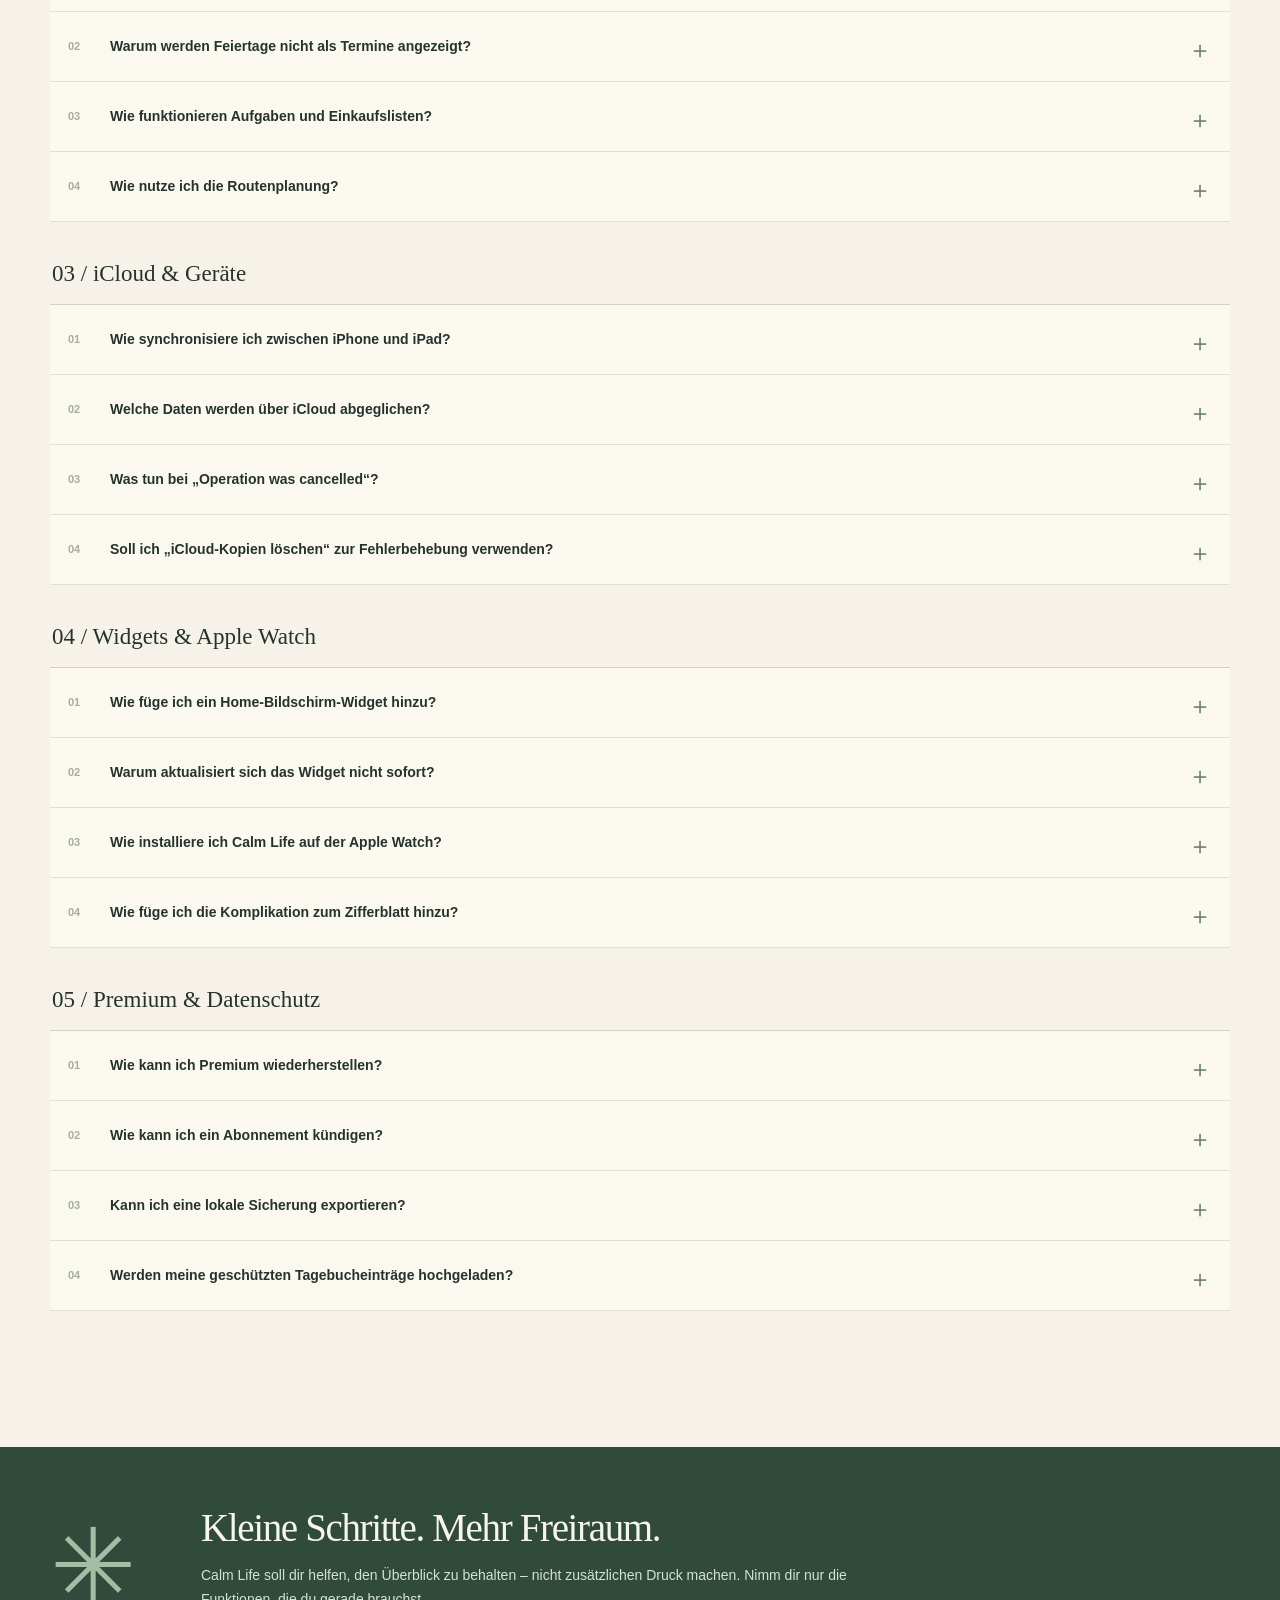
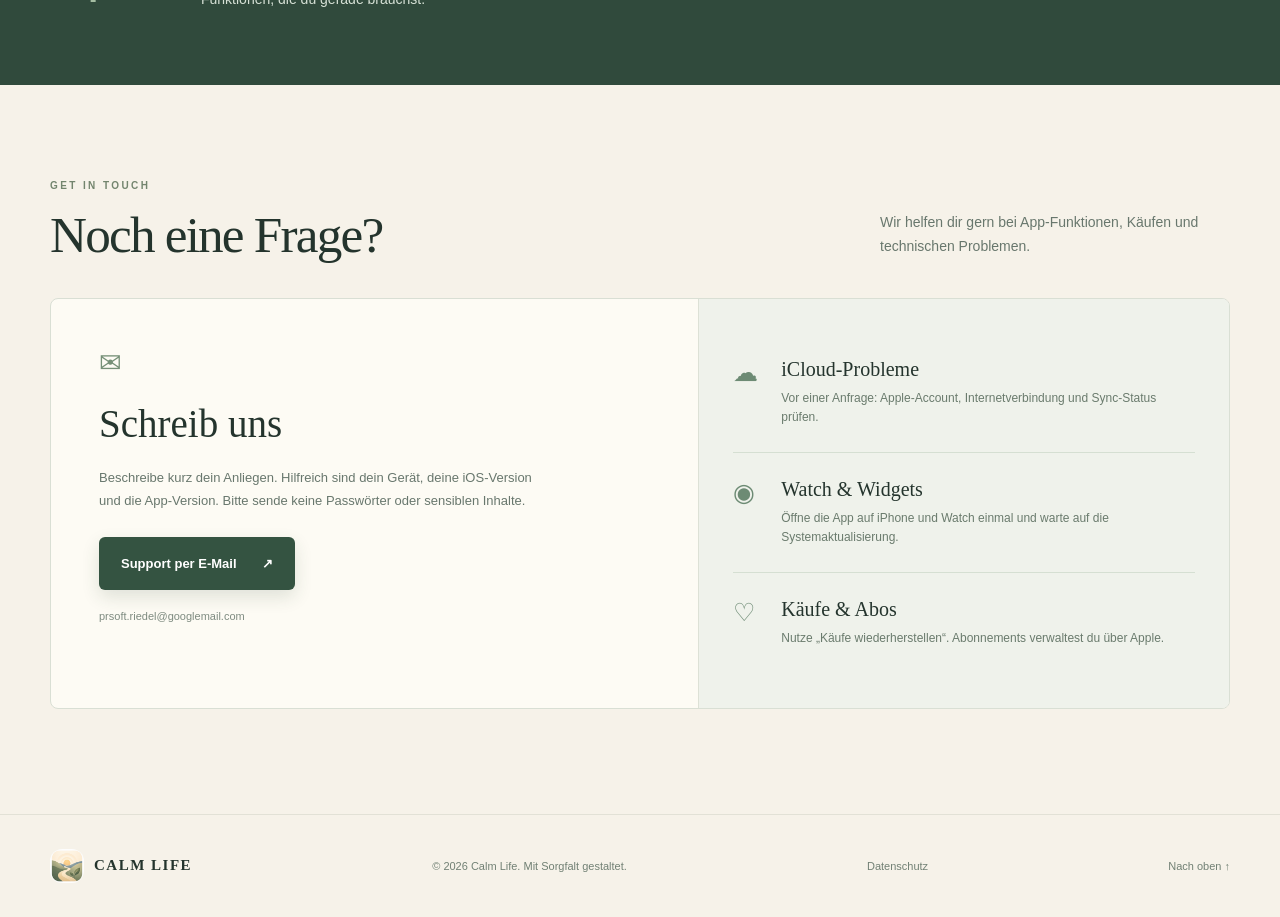
==== commit f30a7a77: "Link Calm Life privacy policy from support footer" ====
--- a/calm-life-support/index.html
+++ b/calm-life-support/index.html
@@ -136,5 +136,5 @@
       <div class="contact-panel"><div class="contact-card"><div class="envelope" aria-hidden="true">✉</div><h3><span class="de">Schreib uns</span><span class="en">Send us a message</span></h3><p><span class="de">Beschreibe kurz dein Anliegen. Hilfreich sind dein Gerät, deine iOS-Version und die App-Version. Bitte sende keine Passwörter oder sensiblen Inhalte.</span><span class="en">Describe what happened. Your device, OS version and app version are helpful. Please do not include passwords or sensitive information.</span></p><a id="email-link" class="primary-cta" href="#kontakt" aria-disabled="true"><span class="de">Support per E-Mail</span><span class="en">Email support</span> <span aria-hidden="true">↗</span></a><p class="contact-email" id="contact-email"><span class="de">Support-Adresse wird vor Veröffentlichung ergänzt.</span><span class="en">Support email will be added before publication.</span></p></div><div class="contact-side"><div class="side-item"><span class="side-icon">☁</span><div><h4><span class="de">iCloud-Probleme</span><span class="en">iCloud issues</span></h4><p><span class="de">Vor einer Anfrage: Apple-Account, Internetverbindung und Sync-Status prüfen.</span><span class="en">Before contacting us, check your Apple Account, connection and sync status.</span></p></div></div><div class="side-item"><span class="side-icon">◉</span><div><h4><span class="de">Watch &amp; Widgets</span><span class="en">Watch &amp; widgets</span></h4><p><span class="de">Öffne die App auf iPhone und Watch einmal und warte auf die Systemaktualisierung.</span><span class="en">Open the app once on iPhone and Watch, then allow time for the system to refresh.</span></p></div></div><div class="side-item"><span class="side-icon">♡</span><div><h4><span class="de">Käufe &amp; Abos</span><span class="en">Purchases &amp; subscriptions</span></h4><p><span class="de">Nutze „Käufe wiederherstellen“. Abonnements verwaltest du über Apple.</span><span class="en">Use “Restore purchases”. Subscriptions are managed through Apple.</span></p></div></div></div></div>
     </section>
   </main>
-  <footer class="site-footer"><div class="page-width footer-inner"><div class="footer-brand"><img src="assets/calm-life-icon.png" width="34" height="34" alt=""><span>CALM LIFE</span></div><p>© 2026 Calm Life. <span class="de">Mit Sorgfalt gestaltet.</span><span class="en">Made with care.</span></p><a href="#top"><span class="de">Nach oben</span><span class="en">Back to top</span> ↑</a></div></footer>
+  <footer class="site-footer"><div class="page-width footer-inner"><div class="footer-brand"><img src="assets/calm-life-icon.png" width="34" height="34" alt=""><span>CALM LIFE</span></div><p>© 2026 Calm Life. <span class="de">Mit Sorgfalt gestaltet.</span><span class="en">Made with care.</span></p><a href="privacy/"><span class="de">Datenschutz</span><span class="en">Privacy Policy</span></a><a href="#top"><span class="de">Nach oben</span><span class="en">Back to top</span> ↑</a></div></footer>
 </body></html>
